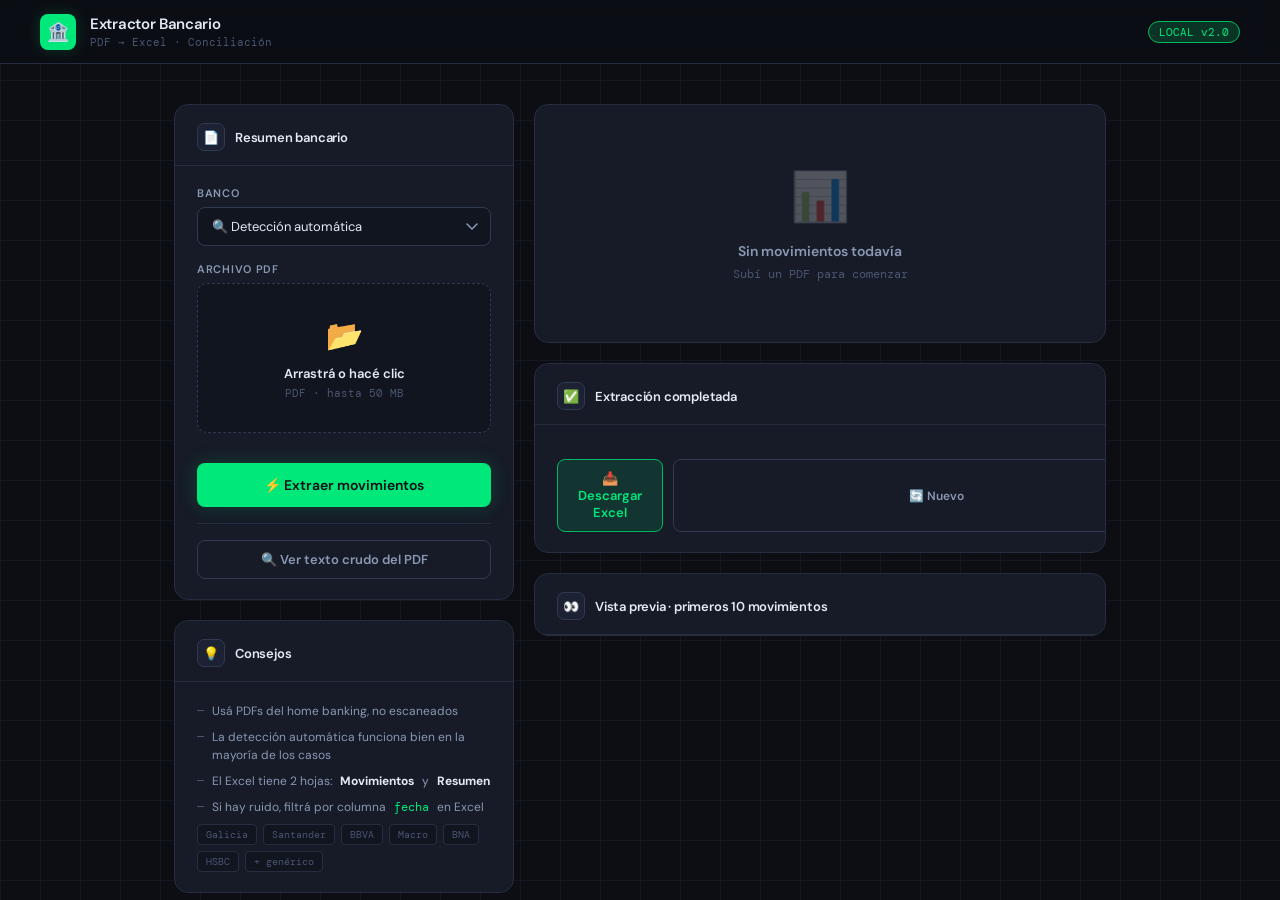
==== templates/index.html @ 46e1f0ca "feat: bank extractor 1.0 - extractor bancario profesional PDF → Excel - Interfaz web intuitiva con d" ====
<!DOCTYPE html>
<html lang="es">
<head>
  <meta charset="UTF-8">
  <meta name="viewport" content="width=device-width, initial-scale=1.0">
  <title>Extractor Bancario · PDF → Excel</title>
  <link rel="preconnect" href="https://fonts.googleapis.com">
  <link href="https://fonts.googleapis.com/css2?family=DM+Mono:ital,wght@0,300;0,400;0,500;1,400&family=DM+Sans:ital,opsz,wght@0,9..40,300;0,9..40,400;0,9..40,500;0,9..40,600;0,9..40,700;1,9..40,400&display=swap" rel="stylesheet">
  <style>
    :root {
      --bg:        #0c0e14;
      --bg-panel:  #111520;
      --bg-card:   #161b27;
      --bg-hover:  #1c2233;
      --border:    #252d3f;
      --border-hi: #2f3a52;
      --accent:    #00e87a;
      --accent-dim:#00b85f;
      --accent-glow: rgba(0,232,122,.18);
      --danger:    #ff4d6a;
      --danger-dim:#ff1a3a;
      --gold:      #f5c542;
      --text:      #e4eaf5;
      --text-mid:  #8a98b4;
      --text-dim:  #4a5570;
      --mono: 'DM Mono', monospace;
      --sans: 'DM Sans', sans-serif;
    }

    *, *::before, *::after { box-sizing: border-box; margin: 0; padding: 0; }

    body {
      font-family: var(--sans);
      background: var(--bg);
      color: var(--text);
      min-height: 100vh;
      overflow-x: hidden;
    }

    /* ── GRID BACKGROUND ── */
    body::before {
      content: '';
      position: fixed;
      inset: 0;
      background-image:
        linear-gradient(var(--border) 1px, transparent 1px),
        linear-gradient(90deg, var(--border) 1px, transparent 1px);
      background-size: 40px 40px;
      opacity: .35;
      pointer-events: none;
      z-index: 0;
    }

    /* ── HEADER ── */
    header {
      position: relative;
      z-index: 10;
      border-bottom: 1px solid var(--border);
      padding: 0 40px;
      height: 64px;
      display: flex;
      align-items: center;
      justify-content: space-between;
      background: rgba(12,14,20,.85);
      backdrop-filter: blur(12px);
    }

    .header-left {
      display: flex;
      align-items: center;
      gap: 14px;
    }

    .logo-mark {
      width: 36px;
      height: 36px;
      background: var(--accent);
      border-radius: 8px;
      display: flex;
      align-items: center;
      justify-content: center;
      font-size: 18px;
      flex-shrink: 0;
      box-shadow: 0 0 16px var(--accent-glow);
    }

    .header-title {
      font-size: 15px;
      font-weight: 600;
      letter-spacing: -.3px;
    }

    .header-sub {
      font-size: 11px;
      color: var(--text-dim);
      font-family: var(--mono);
      margin-top: 1px;
    }

    .header-badge {
      font-family: var(--mono);
      font-size: 11px;
      color: var(--accent);
      border: 1px solid var(--accent-dim);
      padding: 3px 10px;
      border-radius: 20px;
      background: var(--accent-glow);
    }

    /* ── MAIN LAYOUT ── */
    .main {
      position: relative;
      z-index: 1;
      max-width: 980px;
      margin: 40px auto;
      padding: 0 24px;
      display: grid;
      grid-template-columns: 340px 1fr;
      gap: 20px;
      align-items: start;
    }

    @media (max-width: 740px) {
      .main { grid-template-columns: 1fr; }
    }

    /* ── CARDS ── */
    .card {
      background: var(--bg-card);
      border: 1px solid var(--border);
      border-radius: 14px;
      overflow: hidden;
    }

    .card-header {
      padding: 18px 22px 14px;
      border-bottom: 1px solid var(--border);
      display: flex;
      align-items: center;
      gap: 10px;
    }

    .card-header-icon {
      width: 28px;
      height: 28px;
      background: var(--bg-hover);
      border: 1px solid var(--border-hi);
      border-radius: 7px;
      display: flex;
      align-items: center;
      justify-content: center;
      font-size: 13px;
    }

    .card-header-title {
      font-size: 13px;
      font-weight: 600;
      color: var(--text);
      letter-spacing: -.2px;
    }

    .card-body { padding: 20px 22px; }

    /* ── FORM ELEMENTS ── */
    .field { margin-bottom: 16px; }
    .field:last-child { margin-bottom: 0; }

    label {
      display: block;
      font-size: 11px;
      font-weight: 600;
      text-transform: uppercase;
      letter-spacing: .7px;
      color: var(--text-mid);
      margin-bottom: 7px;
    }

    select {
      width: 100%;
      padding: 10px 14px;
      background: var(--bg-panel);
      border: 1px solid var(--border-hi);
      border-radius: 8px;
      color: var(--text);
      font-family: var(--sans);
      font-size: 13px;
      appearance: none;
      background-image: url("data:image/svg+xml,%3Csvg xmlns='http://www.w3.org/2000/svg' width='12' height='8' viewBox='0 0 12 8'%3E%3Cpath d='M1 1l5 5 5-5' stroke='%238a98b4' stroke-width='1.5' fill='none' stroke-linecap='round'/%3E%3C/svg%3E");
      background-repeat: no-repeat;
      background-position: right 12px center;
      cursor: pointer;
      transition: border-color .15s;
    }

    select:focus { outline: none; border-color: var(--accent); }
    select option { background: var(--bg-card); }

    /* ── DROP ZONE ── */
    .drop-zone {
      border: 1.5px dashed var(--border-hi);
      border-radius: 10px;
      padding: 32px 20px;
      text-align: center;
      cursor: pointer;
      transition: all .2s;
      background: var(--bg-panel);
      position: relative;
      overflow: hidden;
    }

    .drop-zone::before {
      content: '';
      position: absolute;
      inset: 0;
      background: radial-gradient(ellipse at 50% 0%, var(--accent-glow) 0%, transparent 70%);
      opacity: 0;
      transition: opacity .3s;
    }

    .drop-zone:hover,
    .drop-zone.drag-over {
      border-color: var(--accent);
      background: rgba(0,232,122,.04);
    }

    .drop-zone:hover::before,
    .drop-zone.drag-over::before { opacity: 1; }

    .dz-icon {
      font-size: 30px;
      margin-bottom: 10px;
      display: block;
    }

    .dz-title {
      font-size: 13px;
      font-weight: 600;
      color: var(--text);
      margin-bottom: 4px;
    }

    .dz-hint {
      font-size: 11px;
      color: var(--text-dim);
      font-family: var(--mono);
    }

    .dz-filename {
      margin-top: 12px;
      font-size: 12px;
      font-family: var(--mono);
      color: var(--accent);
      background: var(--accent-glow);
      border: 1px solid var(--accent-dim);
      border-radius: 6px;
      padding: 5px 12px;
      display: inline-block;
    }

    /* ── BUTTONS ── */
    .btn {
      display: inline-flex;
      align-items: center;
      justify-content: center;
      gap: 7px;
      padding: 10px 20px;
      border: none;
      border-radius: 8px;
      font-family: var(--sans);
      font-size: 13px;
      font-weight: 600;
      cursor: pointer;
      transition: all .18s;
      text-decoration: none;
    }

    .btn-primary {
      width: 100%;
      background: var(--accent);
      color: #0c0e14;
      padding: 13px;
      font-size: 14px;
      box-shadow: 0 0 20px var(--accent-glow);
    }

    .btn-primary:hover {
      background: #1affa0;
      box-shadow: 0 0 32px rgba(0,232,122,.35);
      transform: translateY(-1px);
    }

    .btn-primary:disabled {
      opacity: .45;
      cursor: not-allowed;
      transform: none;
      box-shadow: none;
    }

    .btn-ghost {
      background: transparent;
      color: var(--text-mid);
      border: 1px solid var(--border-hi);
      width: 100%;
    }

    .btn-ghost:hover {
      background: var(--bg-hover);
      color: var(--text);
      border-color: var(--text-dim);
    }

    .btn-download {
      background: rgba(0,232,122,.12);
      color: var(--accent);
      border: 1px solid var(--accent-dim);
    }

    .btn-download:hover {
      background: rgba(0,232,122,.2);
      box-shadow: 0 0 16px var(--accent-glow);
    }

    .btn-sm {
      padding: 7px 14px;
      font-size: 12px;
    }

    /* ── PROGRESS ── */
    .progress-wrap {
      height: 3px;
      background: var(--border);
      border-radius: 2px;
      overflow: hidden;
      margin-top: 14px;
      display: none;
    }

    .progress-fill {
      height: 100%;
      background: linear-gradient(90deg, var(--accent), #5af7b8, var(--accent));
      background-size: 200%;
      animation: shimmer 1.4s linear infinite;
    }

    @keyframes shimmer { 0%{background-position:200%} 100%{background-position:-200%} }

    /* ── RIGHT PANEL PLACEHOLDER ── */
    .right-panel { display: flex; flex-direction: column; gap: 20px; }

    /* ── EMPTY STATE ── */
    .empty-state {
      padding: 60px 30px;
      text-align: center;
    }

    .empty-icon {
      font-size: 48px;
      opacity: .25;
      margin-bottom: 14px;
    }

    .empty-title {
      font-size: 14px;
      font-weight: 600;
      color: var(--text-mid);
      margin-bottom: 6px;
    }

    .empty-sub {
      font-size: 12px;
      color: var(--text-dim);
      font-family: var(--mono);
    }

    /* ── STATS GRID ── */
    .stats-grid {
      display: grid;
      grid-template-columns: repeat(2, 1fr);
      gap: 10px;
    }

    .stat-cell {
      background: var(--bg-panel);
      border: 1px solid var(--border);
      border-radius: 9px;
      padding: 14px 16px;
    }

    .stat-val {
      font-family: var(--mono);
      font-size: 22px;
      font-weight: 500;
      color: var(--accent);
      line-height: 1;
      margin-bottom: 4px;
    }

    .stat-lbl {
      font-size: 11px;
      color: var(--text-dim);
      text-transform: uppercase;
      letter-spacing: .5px;
    }

    /* ── ALERT ── */
    .alert {
      padding: 12px 16px;
      border-radius: 8px;
      font-size: 13px;
      display: flex;
      gap: 10px;
      align-items: flex-start;
      margin-bottom: 16px;
    }

    .alert-ok {
      background: rgba(0,232,122,.08);
      border: 1px solid var(--accent-dim);
      color: var(--accent);
    }

    .alert-err {
      background: rgba(255,77,106,.08);
      border: 1px solid #ff4d6a55;
      color: var(--danger);
    }

    /* ── TABLE ── */
    .table-wrap { overflow-x: auto; }

    table {
      width: 100%;
      border-collapse: collapse;
      font-size: 12px;
    }

    thead th {
      font-family: var(--mono);
      font-size: 10px;
      text-transform: uppercase;
      letter-spacing: .8px;
      color: var(--text-dim);
      padding: 10px 14px;
      text-align: left;
      border-bottom: 1px solid var(--border);
      white-space: nowrap;
    }

    tbody tr {
      border-bottom: 1px solid var(--border);
      transition: background .12s;
    }

    tbody tr:last-child { border-bottom: none; }

    tbody tr:hover { background: var(--bg-hover); }

    tbody td {
      padding: 9px 14px;
      font-family: var(--mono);
      font-size: 12px;
      color: var(--text-mid);
      white-space: nowrap;
    }

    tbody td:first-child { color: var(--text-dim); }

    td.debito { color: var(--danger); font-weight: 500; }
    td.credito { color: var(--accent); font-weight: 500; }
    td.desc { font-family: var(--sans); font-size: 12px; color: var(--text); max-width: 200px; overflow: hidden; text-overflow: ellipsis; }

    .badge {
      display: inline-block;
      padding: 2px 8px;
      border-radius: 4px;
      font-size: 10px;
      font-weight: 700;
      font-family: var(--mono);
      letter-spacing: .5px;
    }

    .badge-d { background: rgba(255,77,106,.15); color: var(--danger); }
    .badge-c { background: rgba(0,232,122,.12); color: var(--accent); }

    /* ── DEBUG ── */
    .debug-area {
      background: var(--bg);
      border: 1px solid var(--border);
      border-radius: 8px;
      font-family: var(--mono);
      font-size: 11px;
      color: var(--text-dim);
      padding: 16px;
      max-height: 260px;
      overflow-y: auto;
      white-space: pre-wrap;
      word-break: break-all;
      line-height: 1.7;
    }

    /* ── TIPS ── */
    .tips-list {
      list-style: none;
      display: flex;
      flex-direction: column;
      gap: 8px;
    }

    .tips-list li {
      font-size: 12px;
      color: var(--text-mid);
      display: flex;
      gap: 8px;
      align-items: baseline;
      line-height: 1.5;
    }

    .tips-list li::before {
      content: '—';
      color: var(--text-dim);
      font-family: var(--mono);
      flex-shrink: 0;
    }

    /* ── BANK CHIPS ── */
    .bank-chips {
      display: flex;
      flex-wrap: wrap;
      gap: 6px;
      margin-top: 8px;
    }

    .chip {
      font-size: 10px;
      font-family: var(--mono);
      padding: 3px 8px;
      border-radius: 4px;
      background: var(--bg-panel);
      border: 1px solid var(--border);
      color: var(--text-dim);
    }

    /* ── DIVIDER ── */
    .divider {
      height: 1px;
      background: var(--border);
      margin: 16px 0;
    }

    /* ── ACTIONS ROW ── */
    .actions { display: flex; gap: 10px; margin-top: 14px; }

    /* ── FADE IN ── */
    @keyframes fadeUp {
      from { opacity: 0; transform: translateY(10px); }
      to   { opacity: 1; transform: translateY(0); }
    }

    .fade-up { animation: fadeUp .35s ease both; }
  </style>
</head>
<body>

<!-- HEADER -->
<header>
  <div class="header-left">
    <div class="logo-mark">🏦</div>
    <div>
      <div class="header-title">Extractor Bancario</div>
      <div class="header-sub">PDF → Excel · Conciliación</div>
    </div>
  </div>
  <span class="header-badge">LOCAL v2.0</span>
</header>

<!-- MAIN -->
<div class="main">

  <!-- LEFT: CONFIG -->
  <div style="display:flex;flex-direction:column;gap:20px;">

    <!-- UPLOAD CARD -->
    <div class="card">
      <div class="card-header">
        <div class="card-header-icon">📄</div>
        <span class="card-header-title">Resumen bancario</span>
      </div>
      <div class="card-body">

        <div class="field">
          <label>Banco</label>
          <select id="banco">
            <option value="generico">🔍 Detección automática</option>
            <option value="galicia">Banco Galicia</option>
            <option value="santander">Santander / Río</option>
            <option value="bbva">BBVA / Francés</option>
            <option value="macro">Banco Macro</option>
            <option value="nacion">Banco Nación (BNA)</option>
            <option value="hsbc">HSBC</option>
          </select>
        </div>

        <div class="field">
          <label>Archivo PDF</label>
          <div class="drop-zone" id="drop-zone" onclick="document.getElementById('archivo').click()">
            <span class="dz-icon">📂</span>
            <div class="dz-title">Arrastrá o hacé clic</div>
            <div class="dz-hint">PDF · hasta 50 MB</div>
            <div id="filename-display"></div>
            <input type="file" id="archivo" accept=".pdf" style="display:none" onchange="onFileSelected(this)">
          </div>
        </div>

        <div class="progress-wrap" id="progress">
          <div class="progress-fill"></div>
        </div>

        <button class="btn btn-primary" id="btn-procesar" onclick="procesar()" style="margin-top:14px">
          ⚡ Extraer movimientos
        </button>

        <div class="divider"></div>

        <button class="btn btn-ghost" onclick="mostrarDebug()" type="button">
          🔍 Ver texto crudo del PDF
        </button>

      </div>
    </div>

    <!-- TIPS CARD -->
    <div class="card">
      <div class="card-header">
        <div class="card-header-icon">💡</div>
        <span class="card-header-title">Consejos</span>
      </div>
      <div class="card-body">
        <ul class="tips-list">
          <li>Usá PDFs del home banking, no escaneados</li>
          <li>La detección automática funciona bien en la mayoría de los casos</li>
          <li>El Excel tiene 2 hojas: <strong style="color:var(--text)">Movimientos</strong> y <strong style="color:var(--text)">Resumen</strong></li>
          <li>Si hay ruido, filtrá por columna <code style="font-family:var(--mono);color:var(--accent)">fecha</code> en Excel</li>
        </ul>
        <div class="bank-chips">
          <span class="chip">Galicia</span>
          <span class="chip">Santander</span>
          <span class="chip">BBVA</span>
          <span class="chip">Macro</span>
          <span class="chip">BNA</span>
          <span class="chip">HSBC</span>
          <span class="chip">+ genérico</span>
        </div>
      </div>
    </div>

  </div>

  <!-- RIGHT: RESULTS -->
  <div class="right-panel">

    <!-- EMPTY STATE -->
    <div class="card" id="empty-card">
      <div class="empty-state">
        <div class="empty-icon">📊</div>
        <div class="empty-title">Sin movimientos todavía</div>
        <div class="empty-sub">Subí un PDF para comenzar</div>
      </div>
    </div>

    <!-- RESULT (hidden initially) -->
    <div id="resultado" style="display:none;display:flex;flex-direction:column;gap:20px;">

      <!-- SUMMARY -->
      <div class="card fade-up" id="card-summary">
        <div class="card-header">
          <div class="card-header-icon">✅</div>
          <span class="card-header-title">Extracción completada</span>
        </div>
        <div class="card-body">
          <div id="alerta-resultado"></div>
          <div class="stats-grid" id="stats-row"></div>
          <div class="actions">
            <button class="btn btn-download" id="btn-descargar" onclick="descargar()">
              📥 Descargar Excel
            </button>
            <button class="btn btn-ghost btn-sm" onclick="reiniciar()" style="flex:0 0 auto;padding:10px 16px">
              🔄 Nuevo
            </button>
          </div>
        </div>
      </div>

      <!-- PREVIEW TABLE -->
      <div class="card fade-up" id="card-preview">
        <div class="card-header">
          <div class="card-header-icon">👀</div>
          <span class="card-header-title">Vista previa · primeros 10 movimientos</span>
        </div>
        <div class="card-body" style="padding:0">
          <div class="table-wrap">
            <table id="tabla-preview">
              <thead id="thead-preview"></thead>
              <tbody id="tbody-preview"></tbody>
            </table>
          </div>
        </div>
      </div>

    </div>

    <!-- DEBUG CARD (hidden initially) -->
    <div class="card" id="debug-card" style="display:none">
      <div class="card-header">
        <div class="card-header-icon">🔍</div>
        <span class="card-header-title">Texto extraído del PDF (primeras 3 páginas)</span>
      </div>
      <div class="card-body">
        <p style="font-size:12px;color:var(--text-dim);margin-bottom:12px;font-family:var(--mono)">
          Diagnóstico · lo que el motor ve en el PDF
        </p>
        <div class="debug-area" id="debug-area">Subí un archivo para ver el texto...</div>
        <button class="btn btn-ghost btn-sm" onclick="document.getElementById('debug-card').style.display='none'" style="margin-top:12px">
          Cerrar
        </button>
      </div>
    </div>

  </div>
</div>

<script>
let archivoActual = null;
let nombreExcelActual = null;

// ── DRAG & DROP ──
const dropZone = document.getElementById('drop-zone');
dropZone.addEventListener('dragover', e => { e.preventDefault(); dropZone.classList.add('drag-over'); });
dropZone.addEventListener('dragleave', () => dropZone.classList.remove('drag-over'));
dropZone.addEventListener('drop', e => {
  e.preventDefault();
  dropZone.classList.remove('drag-over');
  const file = e.dataTransfer.files[0];
  if (file?.name.endsWith('.pdf')) setFile(file);
});

function setFile(file) {
  archivoActual = file;
  const el = document.getElementById('filename-display');
  el.innerHTML = `<span class="dz-filename">📎 ${file.name}</span>`;
}

function onFileSelected(input) {
  if (input.files[0]) setFile(input.files[0]);
}

// ── PROCESAR ──
async function procesar() {
  if (!archivoActual) { alert('Seleccioná un archivo PDF primero.'); return; }

  const btn = document.getElementById('btn-procesar');
  btn.disabled = true;
  btn.textContent = '⏳ Procesando…';
  document.getElementById('progress').style.display = 'block';
  document.getElementById('resultado').style.display = 'none';
  document.getElementById('empty-card').style.display = 'block';

  const formData = new FormData();
  formData.append('archivo', archivoActual);
  formData.append('banco', document.getElementById('banco').value);

  try {
    const resp = await fetch('/procesar', { method: 'POST', body: formData });
    const data = await resp.json();

    document.getElementById('progress').style.display = 'none';
    btn.disabled = false;
    btn.textContent = '⚡ Extraer movimientos';

    if (data.error) mostrarError(data.error, data.texto_muestra);
    else mostrarResultado(data);

  } catch (err) {
    document.getElementById('progress').style.display = 'none';
    btn.disabled = false;
    btn.textContent = '⚡ Extraer movimientos';
    alert('Error de conexión: ' + err.message);
  }
}

// ── MOSTRAR RESULTADO ──
function mostrarResultado(data) {
  nombreExcelActual = data.archivo;

  document.getElementById('empty-card').style.display = 'none';
  const res = document.getElementById('resultado');
  res.style.display = 'flex';
  res.style.flexDirection = 'column';
  res.style.gap = '20px';

  // Alert
  document.getElementById('alerta-resultado').innerHTML = `
    <div class="alert alert-ok" style="margin-bottom:16px">
      ✅ <span><strong>${data.total} movimientos</strong> extraídos ·
      banco: <strong>${data.info.banco}</strong> ·
      ${data.info.paginas} páginas · método: <strong>${data.info.metodo}</strong></span>
    </div>`;

  // Stats
  const preview = data.preview || [];
  const totalDeb = preview.reduce((s,m) => s + (parseFloat(m.debito)||0), 0);
  const totalCred = preview.reduce((s,m) => s + (parseFloat(m.credito)||0), 0);

  document.getElementById('stats-row').innerHTML = `
    <div class="stat-cell">
      <div class="stat-val">${data.total}</div>
      <div class="stat-lbl">Movimientos</div>
    </div>
    <div class="stat-cell">
      <div class="stat-val">${data.info.paginas}</div>
      <div class="stat-lbl">Páginas</div>
    </div>
    <div class="stat-cell">
      <div class="stat-val" style="font-size:14px">${data.info.banco}</div>
      <div class="stat-lbl">Banco</div>
    </div>
    <div class="stat-cell">
      <div class="stat-val" style="font-size:14px">${data.info.metodo}</div>
      <div class="stat-lbl">Método</div>
    </div>`;

  // Table
  if (preview.length > 0) {
    const cols = Object.keys(preview[0]).filter(c => c !== 'raw');
    document.getElementById('thead-preview').innerHTML =
      '<tr>' + cols.map(c => `<th>${c}</th>`).join('') + '</tr>';

    document.getElementById('tbody-preview').innerHTML = preview.map(m => {
      return '<tr>' + cols.map(c => {
        let val = m[c] ?? '';
        let cls = '';
        if (c === 'tipo') {
          return `<td><span class="badge ${val==='D'?'badge-d':'badge-c'}">${val||'—'}</span></td>`;
        }
        if (c === 'descripcion') cls = 'desc';
        if (c === 'debito' && val) {
          cls = 'debito';
          val = '−$\u00A0' + parseFloat(val).toLocaleString('es-AR', {minimumFractionDigits:2});
        }
        if (c === 'credito' && val) {
          cls = 'credito';
          val = '+$\u00A0' + parseFloat(val).toLocaleString('es-AR', {minimumFractionDigits:2});
        }
        return `<td class="${cls}">${val || '<span style="color:var(--text-dim)">—</span>'}</td>`;
      }).join('') + '</tr>';
    }).join('');
  }

  res.scrollIntoView({ behavior: 'smooth', block: 'start' });
}

// ── MOSTRAR ERROR ──
function mostrarError(msg, textoMuestra) {
  document.getElementById('empty-card').style.display = 'none';
  const res = document.getElementById('resultado');
  res.style.display = 'flex';
  res.style.flexDirection = 'column';
  res.style.gap = '20px';

  document.getElementById('alerta-resultado').innerHTML = `
    <div class="alert alert-err">⚠️ ${msg}</div>`;
  document.getElementById('stats-row').innerHTML = '';
  document.getElementById('thead-preview').innerHTML = '';
  document.getElementById('tbody-preview').innerHTML = '';

  if (textoMuestra) {
    document.getElementById('debug-card').style.display = 'block';
    document.getElementById('debug-area').textContent = textoMuestra;
  }
}

async function descargar() {
  if (nombreExcelActual) window.location.href = '/descargar/' + nombreExcelActual;
}

async function mostrarDebug() {
  if (!archivoActual) { alert('Seleccioná un PDF primero.'); return; }
  document.getElementById('debug-card').style.display = 'block';
  document.getElementById('debug-area').textContent = 'Extrayendo texto…';

  const formData = new FormData();
  formData.append('archivo', archivoActual);
  const resp = await fetch('/preview_texto', { method: 'POST', body: formData });
  const data = await resp.json();
  document.getElementById('debug-area').textContent = data.texto || data.error;
  document.getElementById('debug-card').scrollIntoView({ behavior: 'smooth' });
}

function reiniciar() {
  archivoActual = null;
  nombreExcelActual = null;
  document.getElementById('filename-display').innerHTML = '';
  document.getElementById('archivo').value = '';
  document.getElementById('resultado').style.display = 'none';
  document.getElementById('debug-card').style.display = 'none';
  document.getElementById('empty-card').style.display = 'block';
  window.scrollTo({ top: 0, behavior: 'smooth' });
}
</script>
</body>
</html>
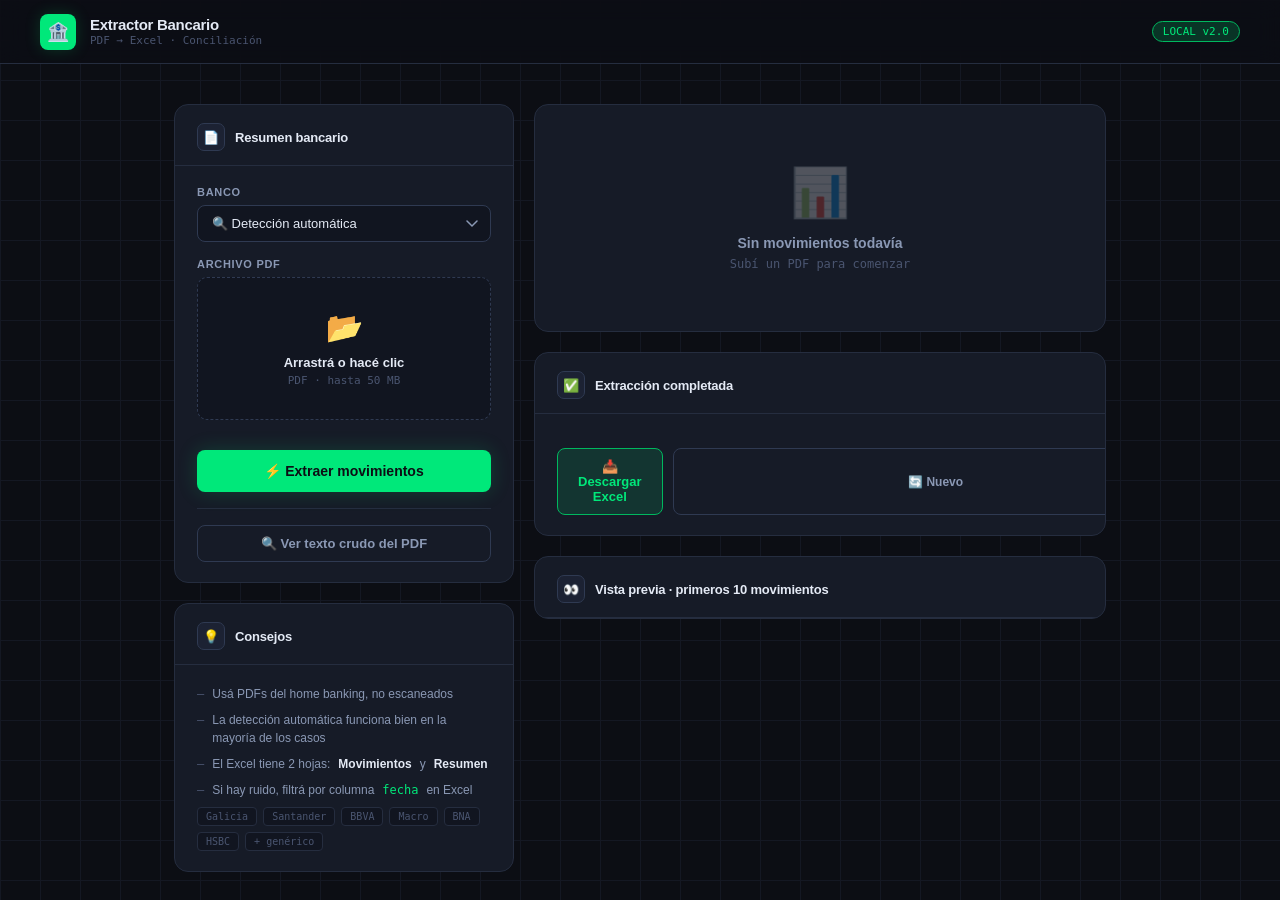
==== commit 92db41b8: "feat: versión portable offline (PyInstaller) - Fuentes DM Sans/DM Mono embebidas en static/ (sin Goo" ====
--- a/templates/index.html
+++ b/templates/index.html
@@ -4,8 +4,7 @@
   <meta charset="UTF-8">
   <meta name="viewport" content="width=device-width, initial-scale=1.0">
   <title>Extractor Bancario · PDF → Excel</title>
-  <link rel="preconnect" href="https://fonts.googleapis.com">
-  <link href="https://fonts.googleapis.com/css2?family=DM+Mono:ital,wght@0,300;0,400;0,500;1,400&family=DM+Sans:ital,opsz,wght@0,9..40,300;0,9..40,400;0,9..40,500;0,9..40,600;0,9..40,700;1,9..40,400&display=swap" rel="stylesheet">
+  <link rel="stylesheet" href="{{ url_for('static', filename='fonts.css') }}">
   <style>
     :root {
       --bg:        #0c0e14;
@@ -769,7 +768,7 @@
   formData.append('banco', document.getElementById('banco').value);
 
   try {
-    const resp = await fetch('/procesar', { method: 'POST', body: formData });
+    const resp = await fetch('procesar', { method: 'POST', body: formData });
     const data = await resp.json();
 
     document.getElementById('progress').style.display = 'none';
@@ -790,6 +789,7 @@
 // ── MOSTRAR RESULTADO ──
 function mostrarResultado(data) {
   nombreExcelActual = data.archivo;
+  const info = data.info || {};
 
   document.getElementById('empty-card').style.display = 'none';
   const res = document.getElementById('resultado');
@@ -801,8 +801,8 @@
   document.getElementById('alerta-resultado').innerHTML = `
     <div class="alert alert-ok" style="margin-bottom:16px">
       ✅ <span><strong>${data.total} movimientos</strong> extraídos ·
-      banco: <strong>${data.info.banco}</strong> ·
-      ${data.info.paginas} páginas · método: <strong>${data.info.metodo}</strong></span>
+      banco: <strong>${info.banco}</strong> ·
+      ${info.paginas} páginas · método: <strong>${info.metodo}</strong></span>
     </div>`;
 
   // Stats
@@ -816,15 +816,15 @@
       <div class="stat-lbl">Movimientos</div>
     </div>
     <div class="stat-cell">
-      <div class="stat-val">${data.info.paginas}</div>
+      <div class="stat-val">${info.paginas}</div>
       <div class="stat-lbl">Páginas</div>
     </div>
     <div class="stat-cell">
-      <div class="stat-val" style="font-size:14px">${data.info.banco}</div>
+      <div class="stat-val" style="font-size:14px">${info.banco}</div>
       <div class="stat-lbl">Banco</div>
     </div>
     <div class="stat-cell">
-      <div class="stat-val" style="font-size:14px">${data.info.metodo}</div>
+      <div class="stat-val" style="font-size:14px">${info.metodo}</div>
       <div class="stat-lbl">Método</div>
     </div>`;
 
@@ -879,7 +879,7 @@
 }
 
 async function descargar() {
-  if (nombreExcelActual) window.location.href = '/descargar/' + nombreExcelActual;
+  if (nombreExcelActual) window.location.href = 'descargar/' + nombreExcelActual;
 }
 
 async function mostrarDebug() {
@@ -889,7 +889,7 @@
 
   const formData = new FormData();
   formData.append('archivo', archivoActual);
-  const resp = await fetch('/preview_texto', { method: 'POST', body: formData });
+  const resp = await fetch('preview_texto', { method: 'POST', body: formData });
   const data = await resp.json();
   document.getElementById('debug-area').textContent = data.texto || data.error;
   document.getElementById('debug-card').scrollIntoView({ behavior: 'smooth' });
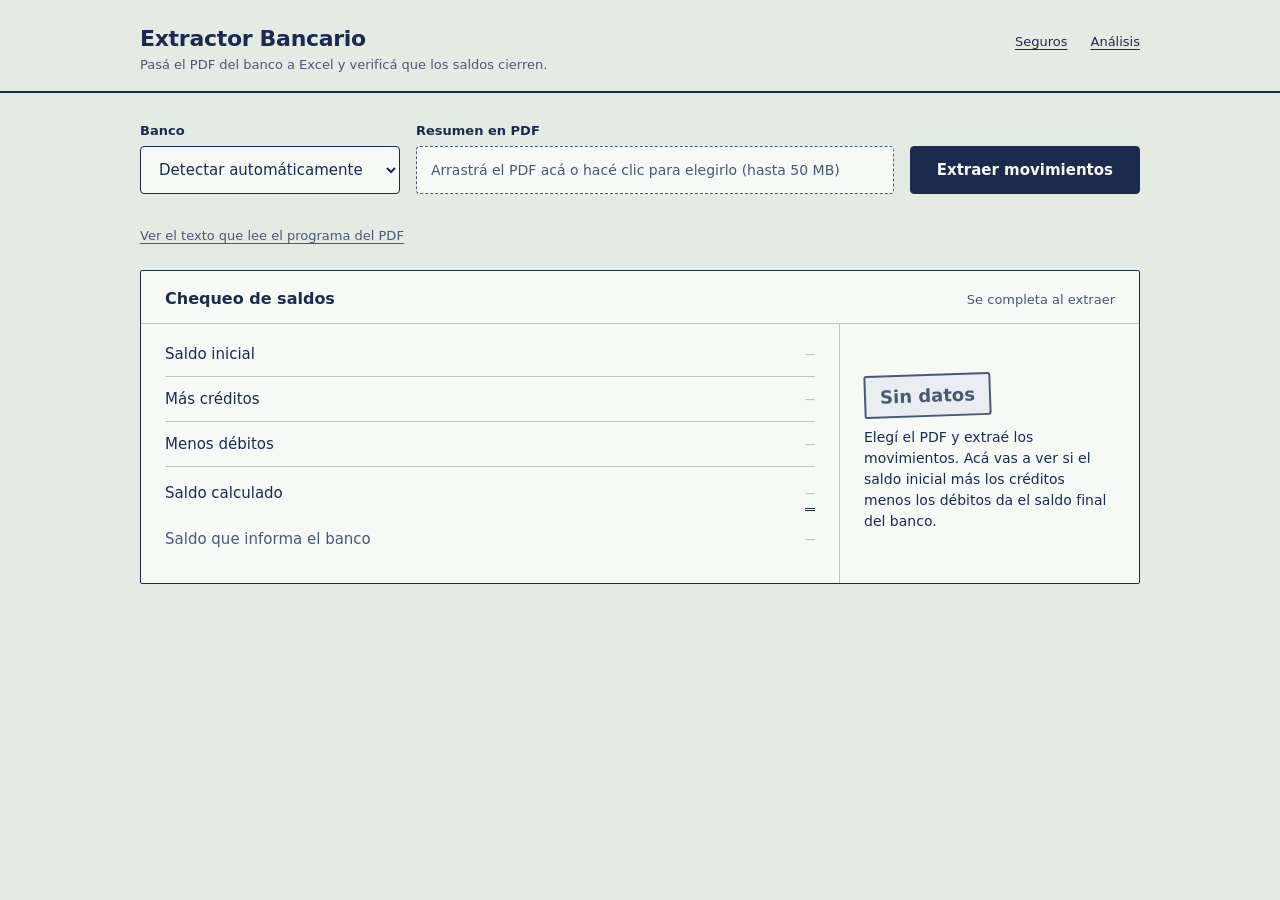
==== commit 53723a45: "feat: nueva pantalla con chequeo de saldos (cierra al centavo / no cierra) y conciliar_saldos + test" ====
--- a/templates/index.html
+++ b/templates/index.html
@@ -3,908 +3,404 @@
 <head>
   <meta charset="UTF-8">
   <meta name="viewport" content="width=device-width, initial-scale=1.0">
-  <title>Extractor Bancario · PDF → Excel</title>
+  <title>Extractor Bancario · PDF a Excel</title>
   <link rel="stylesheet" href="{{ url_for('static', filename='fonts.css') }}">
   <style>
     :root {
-      --bg:        #0c0e14;
-      --bg-panel:  #111520;
-      --bg-card:   #161b27;
-      --bg-hover:  #1c2233;
-      --border:    #252d3f;
-      --border-hi: #2f3a52;
-      --accent:    #00e87a;
-      --accent-dim:#00b85f;
-      --accent-glow: rgba(0,232,122,.18);
-      --danger:    #ff4d6a;
-      --danger-dim:#ff1a3a;
-      --gold:      #f5c542;
-      --text:      #e4eaf5;
-      --text-mid:  #8a98b4;
-      --text-dim:  #4a5570;
-      --mono: 'DM Mono', monospace;
-      --sans: 'DM Sans', sans-serif;
+      --papel:   #E4EBE5;   /* papel contable */
+      --hoja:    #F7F9F6;   /* hoja del libro */
+      --tinta:   #1C2B4D;   /* texto principal */
+      --tinta-2: #4B5873;   /* texto secundario */
+      --renglon: #B9C7BE;   /* líneas de renglón */
+      --ok:      #1F6B4A;
+      --ok-bg:   #DCEBE1;
+      --sello:   #B3261E;   /* no cierra / error */
+      --sello-bg:#F6DFDC;
+      --neutro-bg:#E9ECF1;
+      --foco:    #2F5BD6;
+      --sans: 'DM Sans', system-ui, sans-serif;
+      --mono: 'DM Mono', ui-monospace, monospace;
     }
 
     *, *::before, *::after { box-sizing: border-box; margin: 0; padding: 0; }
 
     body {
       font-family: var(--sans);
-      background: var(--bg);
-      color: var(--text);
+      background: var(--papel);
+      color: var(--tinta);
       min-height: 100vh;
-      overflow-x: hidden;
-    }
-
-    /* ── GRID BACKGROUND ── */
-    body::before {
-      content: '';
-      position: fixed;
-      inset: 0;
-      background-image:
-        linear-gradient(var(--border) 1px, transparent 1px),
-        linear-gradient(90deg, var(--border) 1px, transparent 1px);
-      background-size: 40px 40px;
-      opacity: .35;
-      pointer-events: none;
-      z-index: 0;
-    }
-
-    /* ── HEADER ── */
-    header {
-      position: relative;
-      z-index: 10;
-      border-bottom: 1px solid var(--border);
-      padding: 0 40px;
-      height: 64px;
-      display: flex;
-      align-items: center;
-      justify-content: space-between;
-      background: rgba(12,14,20,.85);
-      backdrop-filter: blur(12px);
-    }
-
-    .header-left {
-      display: flex;
-      align-items: center;
-      gap: 14px;
-    }
-
-    .logo-mark {
-      width: 36px;
-      height: 36px;
-      background: var(--accent);
-      border-radius: 8px;
-      display: flex;
-      align-items: center;
-      justify-content: center;
-      font-size: 18px;
-      flex-shrink: 0;
-      box-shadow: 0 0 16px var(--accent-glow);
-    }
-
-    .header-title {
-      font-size: 15px;
-      font-weight: 600;
-      letter-spacing: -.3px;
-    }
-
-    .header-sub {
-      font-size: 11px;
-      color: var(--text-dim);
-      font-family: var(--mono);
-      margin-top: 1px;
-    }
-
-    .header-badge {
-      font-family: var(--mono);
-      font-size: 11px;
-      color: var(--accent);
-      border: 1px solid var(--accent-dim);
-      padding: 3px 10px;
-      border-radius: 20px;
-      background: var(--accent-glow);
-    }
-
-    /* ── MAIN LAYOUT ── */
-    .main {
-      position: relative;
-      z-index: 1;
-      max-width: 980px;
-      margin: 40px auto;
-      padding: 0 24px;
-      display: grid;
-      grid-template-columns: 340px 1fr;
-      gap: 20px;
-      align-items: start;
-    }
-
-    @media (max-width: 740px) {
-      .main { grid-template-columns: 1fr; }
-    }
-
-    /* ── CARDS ── */
-    .card {
-      background: var(--bg-card);
-      border: 1px solid var(--border);
-      border-radius: 14px;
-      overflow: hidden;
-    }
-
-    .card-header {
-      padding: 18px 22px 14px;
-      border-bottom: 1px solid var(--border);
-      display: flex;
-      align-items: center;
-      gap: 10px;
-    }
-
-    .card-header-icon {
-      width: 28px;
-      height: 28px;
-      background: var(--bg-hover);
-      border: 1px solid var(--border-hi);
-      border-radius: 7px;
-      display: flex;
-      align-items: center;
-      justify-content: center;
-      font-size: 13px;
-    }
-
-    .card-header-title {
-      font-size: 13px;
-      font-weight: 600;
-      color: var(--text);
-      letter-spacing: -.2px;
-    }
-
-    .card-body { padding: 20px 22px; }
-
-    /* ── FORM ELEMENTS ── */
-    .field { margin-bottom: 16px; }
-    .field:last-child { margin-bottom: 0; }
-
-    label {
-      display: block;
-      font-size: 11px;
-      font-weight: 600;
-      text-transform: uppercase;
-      letter-spacing: .7px;
-      color: var(--text-mid);
-      margin-bottom: 7px;
-    }
-
-    select {
-      width: 100%;
-      padding: 10px 14px;
-      background: var(--bg-panel);
-      border: 1px solid var(--border-hi);
-      border-radius: 8px;
-      color: var(--text);
-      font-family: var(--sans);
-      font-size: 13px;
-      appearance: none;
-      background-image: url("data:image/svg+xml,%3Csvg xmlns='http://www.w3.org/2000/svg' width='12' height='8' viewBox='0 0 12 8'%3E%3Cpath d='M1 1l5 5 5-5' stroke='%238a98b4' stroke-width='1.5' fill='none' stroke-linecap='round'/%3E%3C/svg%3E");
-      background-repeat: no-repeat;
-      background-position: right 12px center;
-      cursor: pointer;
-      transition: border-color .15s;
-    }
-
-    select:focus { outline: none; border-color: var(--accent); }
-    select option { background: var(--bg-card); }
-
-    /* ── DROP ZONE ── */
-    .drop-zone {
-      border: 1.5px dashed var(--border-hi);
-      border-radius: 10px;
-      padding: 32px 20px;
-      text-align: center;
-      cursor: pointer;
-      transition: all .2s;
-      background: var(--bg-panel);
-      position: relative;
-      overflow: hidden;
-    }
-
-    .drop-zone::before {
-      content: '';
-      position: absolute;
-      inset: 0;
-      background: radial-gradient(ellipse at 50% 0%, var(--accent-glow) 0%, transparent 70%);
-      opacity: 0;
-      transition: opacity .3s;
-    }
-
-    .drop-zone:hover,
-    .drop-zone.drag-over {
-      border-color: var(--accent);
-      background: rgba(0,232,122,.04);
-    }
-
-    .drop-zone:hover::before,
-    .drop-zone.drag-over::before { opacity: 1; }
-
-    .dz-icon {
-      font-size: 30px;
-      margin-bottom: 10px;
-      display: block;
-    }
-
-    .dz-title {
-      font-size: 13px;
-      font-weight: 600;
-      color: var(--text);
-      margin-bottom: 4px;
-    }
-
-    .dz-hint {
-      font-size: 11px;
-      color: var(--text-dim);
-      font-family: var(--mono);
-    }
-
-    .dz-filename {
-      margin-top: 12px;
-      font-size: 12px;
-      font-family: var(--mono);
-      color: var(--accent);
-      background: var(--accent-glow);
-      border: 1px solid var(--accent-dim);
-      border-radius: 6px;
-      padding: 5px 12px;
-      display: inline-block;
-    }
-
-    /* ── BUTTONS ── */
-    .btn {
-      display: inline-flex;
-      align-items: center;
-      justify-content: center;
-      gap: 7px;
-      padding: 10px 20px;
-      border: none;
-      border-radius: 8px;
-      font-family: var(--sans);
-      font-size: 13px;
-      font-weight: 600;
-      cursor: pointer;
-      transition: all .18s;
-      text-decoration: none;
-    }
-
-    .btn-primary {
-      width: 100%;
-      background: var(--accent);
-      color: #0c0e14;
-      padding: 13px;
-      font-size: 14px;
-      box-shadow: 0 0 20px var(--accent-glow);
-    }
-
-    .btn-primary:hover {
-      background: #1affa0;
-      box-shadow: 0 0 32px rgba(0,232,122,.35);
-      transform: translateY(-1px);
-    }
-
-    .btn-primary:disabled {
-      opacity: .45;
-      cursor: not-allowed;
-      transform: none;
-      box-shadow: none;
-    }
-
-    .btn-ghost {
-      background: transparent;
-      color: var(--text-mid);
-      border: 1px solid var(--border-hi);
-      width: 100%;
-    }
-
-    .btn-ghost:hover {
-      background: var(--bg-hover);
-      color: var(--text);
-      border-color: var(--text-dim);
-    }
-
-    .btn-download {
-      background: rgba(0,232,122,.12);
-      color: var(--accent);
-      border: 1px solid var(--accent-dim);
-    }
-
-    .btn-download:hover {
-      background: rgba(0,232,122,.2);
-      box-shadow: 0 0 16px var(--accent-glow);
-    }
-
-    .btn-sm {
-      padding: 7px 14px;
-      font-size: 12px;
-    }
-
-    /* ── PROGRESS ── */
-    .progress-wrap {
-      height: 3px;
-      background: var(--border);
-      border-radius: 2px;
-      overflow: hidden;
-      margin-top: 14px;
-      display: none;
-    }
-
-    .progress-fill {
-      height: 100%;
-      background: linear-gradient(90deg, var(--accent), #5af7b8, var(--accent));
-      background-size: 200%;
-      animation: shimmer 1.4s linear infinite;
-    }
-
-    @keyframes shimmer { 0%{background-position:200%} 100%{background-position:-200%} }
-
-    /* ── RIGHT PANEL PLACEHOLDER ── */
-    .right-panel { display: flex; flex-direction: column; gap: 20px; }
-
-    /* ── EMPTY STATE ── */
-    .empty-state {
-      padding: 60px 30px;
-      text-align: center;
-    }
-
-    .empty-icon {
-      font-size: 48px;
-      opacity: .25;
-      margin-bottom: 14px;
-    }
-
-    .empty-title {
-      font-size: 14px;
-      font-weight: 600;
-      color: var(--text-mid);
-      margin-bottom: 6px;
-    }
-
-    .empty-sub {
-      font-size: 12px;
-      color: var(--text-dim);
-      font-family: var(--mono);
-    }
-
-    /* ── STATS GRID ── */
-    .stats-grid {
-      display: grid;
-      grid-template-columns: repeat(2, 1fr);
-      gap: 10px;
-    }
-
-    .stat-cell {
-      background: var(--bg-panel);
-      border: 1px solid var(--border);
-      border-radius: 9px;
-      padding: 14px 16px;
-    }
-
-    .stat-val {
-      font-family: var(--mono);
-      font-size: 22px;
-      font-weight: 500;
-      color: var(--accent);
-      line-height: 1;
-      margin-bottom: 4px;
-    }
-
-    .stat-lbl {
-      font-size: 11px;
-      color: var(--text-dim);
-      text-transform: uppercase;
-      letter-spacing: .5px;
-    }
-
-    /* ── ALERT ── */
-    .alert {
-      padding: 12px 16px;
-      border-radius: 8px;
-      font-size: 13px;
-      display: flex;
-      gap: 10px;
-      align-items: flex-start;
-      margin-bottom: 16px;
-    }
-
-    .alert-ok {
-      background: rgba(0,232,122,.08);
-      border: 1px solid var(--accent-dim);
-      color: var(--accent);
-    }
-
-    .alert-err {
-      background: rgba(255,77,106,.08);
-      border: 1px solid #ff4d6a55;
-      color: var(--danger);
-    }
-
-    /* ── TABLE ── */
-    .table-wrap { overflow-x: auto; }
-
-    table {
-      width: 100%;
-      border-collapse: collapse;
-      font-size: 12px;
-    }
-
-    thead th {
-      font-family: var(--mono);
-      font-size: 10px;
-      text-transform: uppercase;
-      letter-spacing: .8px;
-      color: var(--text-dim);
-      padding: 10px 14px;
-      text-align: left;
-      border-bottom: 1px solid var(--border);
-      white-space: nowrap;
-    }
-
-    tbody tr {
-      border-bottom: 1px solid var(--border);
-      transition: background .12s;
-    }
-
-    tbody tr:last-child { border-bottom: none; }
-
-    tbody tr:hover { background: var(--bg-hover); }
-
-    tbody td {
-      padding: 9px 14px;
-      font-family: var(--mono);
-      font-size: 12px;
-      color: var(--text-mid);
-      white-space: nowrap;
-    }
-
-    tbody td:first-child { color: var(--text-dim); }
-
-    td.debito { color: var(--danger); font-weight: 500; }
-    td.credito { color: var(--accent); font-weight: 500; }
-    td.desc { font-family: var(--sans); font-size: 12px; color: var(--text); max-width: 200px; overflow: hidden; text-overflow: ellipsis; }
-
-    .badge {
-      display: inline-block;
-      padding: 2px 8px;
-      border-radius: 4px;
-      font-size: 10px;
-      font-weight: 700;
-      font-family: var(--mono);
-      letter-spacing: .5px;
-    }
-
-    .badge-d { background: rgba(255,77,106,.15); color: var(--danger); }
-    .badge-c { background: rgba(0,232,122,.12); color: var(--accent); }
-
-    /* ── DEBUG ── */
-    .debug-area {
-      background: var(--bg);
-      border: 1px solid var(--border);
-      border-radius: 8px;
-      font-family: var(--mono);
-      font-size: 11px;
-      color: var(--text-dim);
-      padding: 16px;
-      max-height: 260px;
-      overflow-y: auto;
-      white-space: pre-wrap;
-      word-break: break-all;
-      line-height: 1.7;
-    }
-
-    /* ── TIPS ── */
-    .tips-list {
-      list-style: none;
-      display: flex;
-      flex-direction: column;
-      gap: 8px;
-    }
-
-    .tips-list li {
-      font-size: 12px;
-      color: var(--text-mid);
-      display: flex;
-      gap: 8px;
-      align-items: baseline;
       line-height: 1.5;
     }
 
-    .tips-list li::before {
-      content: '—';
-      color: var(--text-dim);
-      font-family: var(--mono);
-      flex-shrink: 0;
+    :focus-visible { outline: 3px solid var(--foco); outline-offset: 2px; }
+
+    .wrap { max-width: 1040px; margin: 0 auto; padding: 0 20px; }
+
+    /* ── Encabezado ── */
+    header { border-bottom: 2px solid var(--tinta); padding: 22px 0 16px; }
+    header .wrap { display: flex; align-items: baseline; justify-content: space-between; gap: 16px; flex-wrap: wrap; }
+    h1 { font-size: 22px; font-weight: 600; letter-spacing: -.3px; }
+    .sub { font-size: 13px; color: var(--tinta-2); }
+    .nav a { font-size: 13px; color: var(--tinta); margin-left: 18px; text-underline-offset: 3px; }
+
+    /* ── Franja de carga ── */
+    .carga { margin: 28px 0 32px; display: grid; grid-template-columns: 260px 1fr auto; gap: 16px; align-items: end; }
+    @media (max-width: 820px) { .carga { grid-template-columns: 1fr; } }
+
+    label, .lbl { display: block; font-size: 13px; font-weight: 600; margin-bottom: 6px; }
+
+    select {
+      width: 100%; height: 48px; padding: 0 14px;
+      background: var(--hoja); border: 1px solid var(--tinta); border-radius: 4px;
+      color: var(--tinta); font: 400 15px var(--sans); cursor: pointer;
     }
 
-    /* ── BANK CHIPS ── */
-    .bank-chips {
-      display: flex;
-      flex-wrap: wrap;
-      gap: 6px;
-      margin-top: 8px;
+    .drop {
+      display: flex; align-items: center; gap: 14px; min-height: 48px; padding: 8px 14px;
+      border: 1.5px dashed var(--tinta-2); border-radius: 4px; background: var(--hoja);
+      cursor: pointer; font-size: 14px; color: var(--tinta-2);
+      transition: background .15s, border-color .15s;
     }
-
-    .chip {
-      font-size: 10px;
-      font-family: var(--mono);
-      padding: 3px 8px;
-      border-radius: 4px;
-      background: var(--bg-panel);
-      border: 1px solid var(--border);
-      color: var(--text-dim);
+    .drop:hover, .drop.drag-over { border-color: var(--tinta); background: #fff; }
+    .drop.tiene { border-style: solid; border-color: var(--tinta); color: var(--tinta); }
+    .drop .nombre { font-family: var(--mono); font-size: 13px; overflow-wrap: anywhere; }
+    .drop input { display: none; }
+
+    .btn {
+      height: 48px; padding: 0 26px; border: 1px solid var(--tinta); border-radius: 4px;
+      font: 600 15px var(--sans); cursor: pointer; background: var(--tinta); color: var(--hoja);
+      transition: background .15s;
     }
-
-    /* ── DIVIDER ── */
-    .divider {
-      height: 1px;
-      background: var(--border);
-      margin: 16px 0;
-    }
-
-    /* ── ACTIONS ROW ── */
-    .actions { display: flex; gap: 10px; margin-top: 14px; }
-
-    /* ── FADE IN ── */
-    @keyframes fadeUp {
-      from { opacity: 0; transform: translateY(10px); }
-      to   { opacity: 1; transform: translateY(0); }
-    }
-
-    .fade-up { animation: fadeUp .35s ease both; }
+    .btn:hover { background: #2a3c66; }
+    .btn:disabled { opacity: .5; cursor: progress; }
+    .btn.sec { background: transparent; color: var(--tinta); }
+    .btn.sec:hover { background: var(--hoja); }
+    .btn.sm { height: 38px; padding: 0 16px; font-size: 14px; }
+
+    .barra { height: 3px; background: var(--renglon); margin-top: 10px; overflow: hidden; display: none; }
+    .barra::after { content: ''; display: block; height: 100%; width: 35%; background: var(--tinta); animation: corre 1.1s ease-in-out infinite; }
+    @keyframes corre { from { transform: translateX(-100%); } to { transform: translateX(300%); } }
+
+    .aux { margin-top: 10px; font-size: 13px; }
+    .aux button { background: none; border: none; color: var(--tinta-2); text-decoration: underline; text-underline-offset: 3px; cursor: pointer; font: inherit; }
+    .aux button:hover { color: var(--tinta); }
+
+    /* ── Conciliación (el chequeo) ── */
+    .hoja { background: var(--hoja); border: 1px solid var(--tinta); border-radius: 2px; margin-bottom: 28px; }
+    .hoja-cab { display: flex; justify-content: space-between; align-items: baseline; gap: 12px; flex-wrap: wrap;
+                padding: 16px 24px 12px; border-bottom: 1px solid var(--renglon); }
+    .hoja-cab h2 { font-size: 16px; font-weight: 600; }
+    .hoja-cab .meta { font-size: 13px; color: var(--tinta-2); }
+
+    .conc { display: grid; grid-template-columns: minmax(0, 1fr) minmax(0, 300px); }
+    @media (max-width: 760px) { .conc { grid-template-columns: 1fr; } }
+
+    .suma { padding: 8px 24px 22px; }
+    .fila { display: flex; justify-content: space-between; align-items: baseline; gap: 16px;
+            padding: 10px 0; border-bottom: 1px solid var(--renglon); }
+    .fila .c { font-size: 15px; }
+    .fila .c small { display: block; font-size: 12px; color: var(--tinta-2); }
+    .fila .n { font-family: var(--mono); font-size: 16px; white-space: nowrap; font-variant-numeric: tabular-nums; }
+    .fila.total { border-bottom: none; padding-top: 14px; }
+    .fila.total .n { font-weight: 500; padding-bottom: 3px; border-bottom: 3px double var(--tinta); }
+    .fila.banco { border-bottom: none; padding-top: 6px; color: var(--tinta-2); }
+
+    .veredicto { padding: 22px 24px; border-left: 1px solid var(--renglon); display: flex; flex-direction: column; justify-content: center; gap: 10px; }
+    @media (max-width: 760px) { .veredicto { border-left: none; border-top: 1px solid var(--renglon); } }
+    .sello { display: inline-block; align-self: flex-start; padding: 6px 14px; border: 2px solid; border-radius: 3px;
+             font-weight: 700; font-size: 18px; transform: rotate(-2deg); }
+    .veredicto p { font-size: 14px; }
+    .veredicto.ok .sello { color: var(--ok); background: var(--ok-bg); }
+    .veredicto.mal .sello { color: var(--sello); background: var(--sello-bg); }
+    .veredicto.nada .sello { color: var(--tinta-2); background: var(--neutro-bg); }
+
+    /* estado vacío: la misma suma, con renglones sin completar */
+    .vacio .n { color: var(--renglon); }
+    .vacio-nota { padding: 4px 24px 20px; font-size: 14px; color: var(--tinta-2); }
+
+    /* ── Vista previa ── */
+    .prev-cab { display: flex; justify-content: space-between; align-items: center; gap: 12px; flex-wrap: wrap;
+                padding: 14px 24px; border-bottom: 1px solid var(--renglon); }
+    .prev-cab h2 { font-size: 16px; font-weight: 600; }
+    .acciones { display: flex; gap: 10px; }
+    .tabla { overflow-x: auto; }
+    table { width: 100%; border-collapse: collapse; font-size: 14px; }
+    th { font-size: 13px; font-weight: 600; text-align: left; padding: 10px 14px; border-bottom: 2px solid var(--tinta); white-space: nowrap; }
+    td { padding: 9px 14px; border-bottom: 1px solid var(--renglon); vertical-align: top; }
+    th.r, td.r { text-align: right; }
+    td.num { font-family: var(--mono); font-size: 13px; white-space: nowrap; font-variant-numeric: tabular-nums; }
+    td.deb { color: var(--sello); }
+    td.cre { color: var(--ok); }
+    td.desc { max-width: 380px; overflow-wrap: anywhere; }
+    tbody tr:last-child td { border-bottom: none; }
+    .nota { padding: 10px 24px 14px; font-size: 13px; color: var(--tinta-2); border-top: 1px solid var(--renglon); }
+
+    /* ── Error y diagnóstico ── */
+    .error { margin-bottom: 24px; padding: 14px 18px; border: 2px solid var(--sello); background: var(--sello-bg); border-radius: 3px; font-size: 15px; }
+    .error strong { display: block; margin-bottom: 2px; }
+    .debug { background: var(--hoja); border: 1px solid var(--tinta); margin-bottom: 28px; }
+    .debug h2 { font-size: 16px; padding: 14px 24px; border-bottom: 1px solid var(--renglon); }
+    .debug pre { font: 12px/1.6 var(--mono); padding: 16px 24px; max-height: 280px; overflow: auto; white-space: pre-wrap; word-break: break-word; }
+    .debug .pie { padding: 0 24px 16px; }
+
+    [hidden] { display: none !important; }
+    @media (prefers-reduced-motion: reduce) { .barra::after { animation: none; width: 100%; } }
   </style>
 </head>
 <body>
 
-<!-- HEADER -->
 <header>
-  <div class="header-left">
-    <div class="logo-mark">🏦</div>
+  <div class="wrap">
     <div>
-      <div class="header-title">Extractor Bancario</div>
-      <div class="header-sub">PDF → Excel · Conciliación</div>
-    </div>
+      <h1>Extractor Bancario</h1>
+      <div class="sub">Pasá el PDF del banco a Excel y verificá que los saldos cierren.</div>
+    </div>
+    <nav class="nav">
+      <a href="seguros">Seguros</a>
+      <a href="analisis">Análisis</a>
+    </nav>
   </div>
-  <span class="header-badge">LOCAL v2.0</span>
 </header>
 
-<!-- MAIN -->
-<div class="main">
-
-  <!-- LEFT: CONFIG -->
-  <div style="display:flex;flex-direction:column;gap:20px;">
-
-    <!-- UPLOAD CARD -->
-    <div class="card">
-      <div class="card-header">
-        <div class="card-header-icon">📄</div>
-        <span class="card-header-title">Resumen bancario</span>
+<main class="wrap">
+
+  <!-- CARGA -->
+  <section class="carga" aria-label="Cargar resumen">
+    <div>
+      <label for="banco">Banco</label>
+      <select id="banco">
+        <option value="generico">Detectar automáticamente</option>
+        <option value="galicia">Banco Galicia</option>
+        <option value="santander">Santander</option>
+        <option value="bbva">BBVA</option>
+        <option value="macro">Banco Macro</option>
+        <option value="nacion">Banco Nación</option>
+        <option value="hsbc">HSBC</option>
+      </select>
+    </div>
+
+    <div>
+      <span class="lbl">Resumen en PDF</span>
+      <div class="drop" id="drop" role="button" tabindex="0" aria-label="Elegir archivo PDF">
+        <span id="drop-txt">Arrastrá el PDF acá o hacé clic para elegirlo (hasta 50 MB)</span>
+        <input type="file" id="archivo" accept=".pdf">
       </div>
-      <div class="card-body">
-
-        <div class="field">
-          <label>Banco</label>
-          <select id="banco">
-            <option value="generico">🔍 Detección automática</option>
-            <option value="galicia">Banco Galicia</option>
-            <option value="santander">Santander / Río</option>
-            <option value="bbva">BBVA / Francés</option>
-            <option value="macro">Banco Macro</option>
-            <option value="nacion">Banco Nación (BNA)</option>
-            <option value="hsbc">HSBC</option>
-          </select>
+    </div>
+
+    <button class="btn" id="btn-procesar" type="button">Extraer movimientos</button>
+  </section>
+  <div class="barra" id="barra" role="progressbar" aria-label="Procesando"></div>
+  <div class="aux"><button type="button" id="btn-debug">Ver el texto que lee el programa del PDF</button></div>
+
+  <div style="height:24px"></div>
+
+  <div class="error" id="error" role="alert" hidden></div>
+
+  <!-- CONCILIACIÓN -->
+  <div id="conciliaciones">
+    <section class="hoja" id="vacio" aria-label="Chequeo de saldos">
+      <div class="hoja-cab"><h2>Chequeo de saldos</h2><span class="meta">Se completa al extraer</span></div>
+      <div class="conc vacio">
+        <div class="suma">
+          <div class="fila"><span class="c">Saldo inicial</span><span class="n">—</span></div>
+          <div class="fila"><span class="c">Más créditos</span><span class="n">—</span></div>
+          <div class="fila"><span class="c">Menos débitos</span><span class="n">—</span></div>
+          <div class="fila total"><span class="c">Saldo calculado</span><span class="n">—</span></div>
+          <div class="fila banco"><span class="c">Saldo que informa el banco</span><span class="n">—</span></div>
         </div>
-
-        <div class="field">
-          <label>Archivo PDF</label>
-          <div class="drop-zone" id="drop-zone" onclick="document.getElementById('archivo').click()">
-            <span class="dz-icon">📂</span>
-            <div class="dz-title">Arrastrá o hacé clic</div>
-            <div class="dz-hint">PDF · hasta 50 MB</div>
-            <div id="filename-display"></div>
-            <input type="file" id="archivo" accept=".pdf" style="display:none" onchange="onFileSelected(this)">
-          </div>
-        </div>
-
-        <div class="progress-wrap" id="progress">
-          <div class="progress-fill"></div>
-        </div>
-
-        <button class="btn btn-primary" id="btn-procesar" onclick="procesar()" style="margin-top:14px">
-          ⚡ Extraer movimientos
-        </button>
-
-        <div class="divider"></div>
-
-        <button class="btn btn-ghost" onclick="mostrarDebug()" type="button">
-          🔍 Ver texto crudo del PDF
-        </button>
-
-      </div>
-    </div>
-
-    <!-- TIPS CARD -->
-    <div class="card">
-      <div class="card-header">
-        <div class="card-header-icon">💡</div>
-        <span class="card-header-title">Consejos</span>
-      </div>
-      <div class="card-body">
-        <ul class="tips-list">
-          <li>Usá PDFs del home banking, no escaneados</li>
-          <li>La detección automática funciona bien en la mayoría de los casos</li>
-          <li>El Excel tiene 2 hojas: <strong style="color:var(--text)">Movimientos</strong> y <strong style="color:var(--text)">Resumen</strong></li>
-          <li>Si hay ruido, filtrá por columna <code style="font-family:var(--mono);color:var(--accent)">fecha</code> en Excel</li>
-        </ul>
-        <div class="bank-chips">
-          <span class="chip">Galicia</span>
-          <span class="chip">Santander</span>
-          <span class="chip">BBVA</span>
-          <span class="chip">Macro</span>
-          <span class="chip">BNA</span>
-          <span class="chip">HSBC</span>
-          <span class="chip">+ genérico</span>
+        <div class="veredicto nada">
+          <span class="sello">Sin datos</span>
+          <p>Elegí el PDF y extraé los movimientos. Acá vas a ver si el saldo inicial más los créditos menos los débitos da el saldo final del banco.</p>
         </div>
       </div>
-    </div>
-
+    </section>
   </div>
 
-  <!-- RIGHT: RESULTS -->
-  <div class="right-panel">
-
-    <!-- EMPTY STATE -->
-    <div class="card" id="empty-card">
-      <div class="empty-state">
-        <div class="empty-icon">📊</div>
-        <div class="empty-title">Sin movimientos todavía</div>
-        <div class="empty-sub">Subí un PDF para comenzar</div>
+  <!-- VISTA PREVIA -->
+  <section class="hoja" id="preview" aria-label="Vista previa" hidden>
+    <div class="prev-cab">
+      <h2 id="prev-titulo">Vista previa</h2>
+      <div class="acciones">
+        <button class="btn sm" id="btn-descargar" type="button">Descargar Excel</button>
+        <button class="btn sm sec" id="btn-nuevo" type="button">Cargar otro PDF</button>
       </div>
     </div>
-
-    <!-- RESULT (hidden initially) -->
-    <div id="resultado" style="display:none;display:flex;flex-direction:column;gap:20px;">
-
-      <!-- SUMMARY -->
-      <div class="card fade-up" id="card-summary">
-        <div class="card-header">
-          <div class="card-header-icon">✅</div>
-          <span class="card-header-title">Extracción completada</span>
-        </div>
-        <div class="card-body">
-          <div id="alerta-resultado"></div>
-          <div class="stats-grid" id="stats-row"></div>
-          <div class="actions">
-            <button class="btn btn-download" id="btn-descargar" onclick="descargar()">
-              📥 Descargar Excel
-            </button>
-            <button class="btn btn-ghost btn-sm" onclick="reiniciar()" style="flex:0 0 auto;padding:10px 16px">
-              🔄 Nuevo
-            </button>
-          </div>
-        </div>
-      </div>
-
-      <!-- PREVIEW TABLE -->
-      <div class="card fade-up" id="card-preview">
-        <div class="card-header">
-          <div class="card-header-icon">👀</div>
-          <span class="card-header-title">Vista previa · primeros 10 movimientos</span>
-        </div>
-        <div class="card-body" style="padding:0">
-          <div class="table-wrap">
-            <table id="tabla-preview">
-              <thead id="thead-preview"></thead>
-              <tbody id="tbody-preview"></tbody>
-            </table>
-          </div>
-        </div>
-      </div>
-
-    </div>
-
-    <!-- DEBUG CARD (hidden initially) -->
-    <div class="card" id="debug-card" style="display:none">
-      <div class="card-header">
-        <div class="card-header-icon">🔍</div>
-        <span class="card-header-title">Texto extraído del PDF (primeras 3 páginas)</span>
-      </div>
-      <div class="card-body">
-        <p style="font-size:12px;color:var(--text-dim);margin-bottom:12px;font-family:var(--mono)">
-          Diagnóstico · lo que el motor ve en el PDF
-        </p>
-        <div class="debug-area" id="debug-area">Subí un archivo para ver el texto...</div>
-        <button class="btn btn-ghost btn-sm" onclick="document.getElementById('debug-card').style.display='none'" style="margin-top:12px">
-          Cerrar
-        </button>
-      </div>
-    </div>
-
-  </div>
-</div>
+    <div class="tabla">
+      <table>
+        <thead><tr>
+          <th>Fecha</th><th>Descripción</th><th>Referencia</th>
+          <th class="r">Importe</th><th class="r">Saldo</th>
+        </tr></thead>
+        <tbody id="tbody"></tbody>
+      </table>
+    </div>
+    <div class="nota">Son los primeros 10 movimientos. El Excel trae todos, en las hojas Movimientos y Resumen.</div>
+  </section>
+
+  <!-- DIAGNÓSTICO -->
+  <section class="debug" id="debug" hidden>
+    <h2>Texto que lee el programa del PDF</h2>
+    <pre id="debug-txt"></pre>
+    <div class="pie"><button class="btn sm sec" type="button" id="btn-debug-cerrar">Cerrar</button></div>
+  </section>
+
+</main>
 
 <script>
 let archivoActual = null;
-let nombreExcelActual = null;
-
-// ── DRAG & DROP ──
-const dropZone = document.getElementById('drop-zone');
-dropZone.addEventListener('dragover', e => { e.preventDefault(); dropZone.classList.add('drag-over'); });
-dropZone.addEventListener('dragleave', () => dropZone.classList.remove('drag-over'));
-dropZone.addEventListener('drop', e => {
-  e.preventDefault();
-  dropZone.classList.remove('drag-over');
-  const file = e.dataTransfer.files[0];
-  if (file?.name.endsWith('.pdf')) setFile(file);
+let nombreExcel = null;
+const $ = id => document.getElementById(id);
+const fmt = n => (n < 0 ? '−' : '') + '$ ' + Math.abs(n).toLocaleString('es-AR', {minimumFractionDigits: 2, maximumFractionDigits: 2});
+const esc = s => String(s ?? '').replace(/[&<>"]/g, c => ({'&':'&amp;','<':'&lt;','>':'&gt;','"':'&quot;'}[c]));
+
+// ── Elegir archivo ──
+const drop = $('drop'), input = $('archivo');
+drop.addEventListener('click', () => input.click());
+drop.addEventListener('keydown', e => { if (e.key === 'Enter' || e.key === ' ') { e.preventDefault(); input.click(); } });
+drop.addEventListener('dragover', e => { e.preventDefault(); drop.classList.add('drag-over'); });
+drop.addEventListener('dragleave', () => drop.classList.remove('drag-over'));
+drop.addEventListener('drop', e => {
+  e.preventDefault(); drop.classList.remove('drag-over');
+  const f = e.dataTransfer.files[0];
+  if (f && f.name.toLowerCase().endsWith('.pdf')) setFile(f);
+  else mostrarError('El archivo no es un PDF', 'Elegí el resumen en formato PDF.');
 });
-
-function setFile(file) {
-  archivoActual = file;
-  const el = document.getElementById('filename-display');
-  el.innerHTML = `<span class="dz-filename">📎 ${file.name}</span>`;
+input.addEventListener('change', () => { if (input.files[0]) setFile(input.files[0]); });
+
+function setFile(f) {
+  archivoActual = f;
+  drop.classList.add('tiene');
+  $('drop-txt').innerHTML = '<span class="nombre">' + esc(f.name) + '</span>';
+  $('error').hidden = true;
 }
 
-function onFileSelected(input) {
-  if (input.files[0]) setFile(input.files[0]);
-}
-
-// ── PROCESAR ──
+// ── Procesar ──
+$('btn-procesar').addEventListener('click', procesar);
 async function procesar() {
-  if (!archivoActual) { alert('Seleccioná un archivo PDF primero.'); return; }
-
-  const btn = document.getElementById('btn-procesar');
-  btn.disabled = true;
-  btn.textContent = '⏳ Procesando…';
-  document.getElementById('progress').style.display = 'block';
-  document.getElementById('resultado').style.display = 'none';
-  document.getElementById('empty-card').style.display = 'block';
-
-  const formData = new FormData();
-  formData.append('archivo', archivoActual);
-  formData.append('banco', document.getElementById('banco').value);
-
+  if (!archivoActual) { mostrarError('Falta el PDF', 'Elegí el resumen del banco antes de extraer.'); return; }
+  const btn = $('btn-procesar');
+  btn.disabled = true; btn.textContent = 'Procesando…';
+  $('barra').style.display = 'block';
+  $('error').hidden = true;
+
+  const fd = new FormData();
+  fd.append('archivo', archivoActual);
+  fd.append('banco', $('banco').value);
   try {
-    const resp = await fetch('procesar', { method: 'POST', body: formData });
+    const resp = await fetch('procesar', { method: 'POST', body: fd });
     const data = await resp.json();
-
-    document.getElementById('progress').style.display = 'none';
-    btn.disabled = false;
-    btn.textContent = '⚡ Extraer movimientos';
-
-    if (data.error) mostrarError(data.error, data.texto_muestra);
+    if (data.error) mostrarError('No se pudo extraer', data.error, data.texto_muestra);
     else mostrarResultado(data);
-
   } catch (err) {
-    document.getElementById('progress').style.display = 'none';
-    btn.disabled = false;
-    btn.textContent = '⚡ Extraer movimientos';
-    alert('Error de conexión: ' + err.message);
+    mostrarError('No se pudo conectar con el programa', err.message);
+  } finally {
+    $('barra').style.display = 'none';
+    btn.disabled = false; btn.textContent = 'Extraer movimientos';
   }
 }
 
-// ── MOSTRAR RESULTADO ──
+// ── Conciliación ──
+function hojaConciliacion(c, info, total) {
+  const nombre = [c.cuenta, c.moneda].filter(Boolean).join(' · ') || 'Cuenta';
+  const meta = `${c.movimientos} movimientos · ${esc(info.banco || '')}${info.paginas ? ' · ' + info.paginas + ' páginas' : ''}`;
+  let suma, veredicto;
+  if (!c.verificable) {
+    suma = `<div class="suma"><div class="fila"><span class="c">Créditos<small>Suma de los importes positivos</small></span><span class="n">${fmt(c.creditos)}</span></div>
+            <div class="fila"><span class="c">Débitos<small>Suma de los importes negativos</small></span><span class="n">${fmt(-c.debitos)}</span></div></div>`;
+    veredicto = `<div class="veredicto nada"><span class="sello">No verificable</span>
+      <p>Este PDF no trae el saldo después de cada movimiento, así que no se puede comprobar que los números cierren. Revisá los totales contra el resumen del banco.</p></div>`;
+  } else {
+    const cierra = Math.abs(c.diferencia) < 0.005 && c.saltos_rotos === 0;
+    suma = `<div class="suma">
+      <div class="fila"><span class="c">Saldo inicial</span><span class="n">${fmt(c.saldo_inicial)}</span></div>
+      <div class="fila"><span class="c">Más créditos</span><span class="n">${fmt(c.creditos)}</span></div>
+      <div class="fila"><span class="c">Menos débitos</span><span class="n">${fmt(-c.debitos)}</span></div>
+      <div class="fila total"><span class="c">Saldo calculado</span><span class="n">${fmt(c.saldo_calculado)}</span></div>
+      <div class="fila banco"><span class="c">Saldo que informa el banco</span><span class="n">${fmt(c.saldo_final)}</span></div></div>`;
+    veredicto = cierra
+      ? `<div class="veredicto ok"><span class="sello">Cierra al centavo</span>
+         <p>Los ${c.movimientos} movimientos encadenan: cada saldo es el anterior más o menos su importe.</p></div>`
+      : `<div class="veredicto mal"><span class="sello">No cierra</span>
+         <p>Diferencia de <strong>${fmt(c.diferencia)}</strong> entre el saldo calculado y el del banco${c.saltos_rotos ? `; ${c.saltos_rotos} movimiento${c.saltos_rotos > 1 ? 's' : ''} no encadena${c.saltos_rotos > 1 ? 'n' : ''} con el saldo anterior` : ''}. Puede faltar una fila o estar mal leída: probá otro banco en la lista o mirá el texto del PDF.</p></div>`;
+  }
+  return `<section class="hoja" aria-label="Chequeo de saldos de ${esc(nombre)}">
+    <div class="hoja-cab"><h2>Chequeo de saldos · ${esc(nombre)}</h2><span class="meta">${meta}</span></div>
+    <div class="conc">${suma}${veredicto}</div></section>`;
+}
+
 function mostrarResultado(data) {
-  nombreExcelActual = data.archivo;
+  nombreExcel = data.archivo;
   const info = data.info || {};
-
-  document.getElementById('empty-card').style.display = 'none';
-  const res = document.getElementById('resultado');
-  res.style.display = 'flex';
-  res.style.flexDirection = 'column';
-  res.style.gap = '20px';
-
-  // Alert
-  document.getElementById('alerta-resultado').innerHTML = `
-    <div class="alert alert-ok" style="margin-bottom:16px">
-      ✅ <span><strong>${data.total} movimientos</strong> extraídos ·
-      banco: <strong>${info.banco}</strong> ·
-      ${info.paginas} páginas · método: <strong>${info.metodo}</strong></span>
-    </div>`;
-
-  // Stats
-  const preview = data.preview || [];
-  const totalDeb = preview.reduce((s,m) => s + (parseFloat(m.debito)||0), 0);
-  const totalCred = preview.reduce((s,m) => s + (parseFloat(m.credito)||0), 0);
-
-  document.getElementById('stats-row').innerHTML = `
-    <div class="stat-cell">
-      <div class="stat-val">${data.total}</div>
-      <div class="stat-lbl">Movimientos</div>
-    </div>
-    <div class="stat-cell">
-      <div class="stat-val">${info.paginas}</div>
-      <div class="stat-lbl">Páginas</div>
-    </div>
-    <div class="stat-cell">
-      <div class="stat-val" style="font-size:14px">${info.banco}</div>
-      <div class="stat-lbl">Banco</div>
-    </div>
-    <div class="stat-cell">
-      <div class="stat-val" style="font-size:14px">${info.metodo}</div>
-      <div class="stat-lbl">Método</div>
-    </div>`;
-
-  // Table
-  if (preview.length > 0) {
-    const cols = Object.keys(preview[0]).filter(c => c !== 'raw');
-    document.getElementById('thead-preview').innerHTML =
-      '<tr>' + cols.map(c => `<th>${c}</th>`).join('') + '</tr>';
-
-    document.getElementById('tbody-preview').innerHTML = preview.map(m => {
-      return '<tr>' + cols.map(c => {
-        let val = m[c] ?? '';
-        let cls = '';
-        if (c === 'tipo') {
-          return `<td><span class="badge ${val==='D'?'badge-d':'badge-c'}">${val||'—'}</span></td>`;
-        }
-        if (c === 'descripcion') cls = 'desc';
-        if (c === 'debito' && val) {
-          cls = 'debito';
-          val = '−$\u00A0' + parseFloat(val).toLocaleString('es-AR', {minimumFractionDigits:2});
-        }
-        if (c === 'credito' && val) {
-          cls = 'credito';
-          val = '+$\u00A0' + parseFloat(val).toLocaleString('es-AR', {minimumFractionDigits:2});
-        }
-        return `<td class="${cls}">${val || '<span style="color:var(--text-dim)">—</span>'}</td>`;
-      }).join('') + '</tr>';
-    }).join('');
-  }
-
-  res.scrollIntoView({ behavior: 'smooth', block: 'start' });
+  const concs = data.conciliacion || [];
+  $('conciliaciones').innerHTML = concs.length
+    ? concs.map(c => hojaConciliacion(c, info, data.total)).join('')
+    : '';
+
+  const prev = data.preview || [];
+  $('prev-titulo').textContent = `Vista previa de ${data.total} movimientos`;
+  $('tbody').innerHTML = prev.map(m => {
+    const imp = m.importe;
+    const cls = imp < 0 ? 'deb' : 'cre';
+    return `<tr><td class="num">${esc(m.fecha)}</td><td class="desc">${esc(m.descripcion)}</td>
+      <td class="num">${esc(m.referencia)}</td>
+      <td class="num r ${imp == null ? '' : cls}">${imp == null ? '—' : fmt(imp)}</td>
+      <td class="num r">${m.saldo == null ? '—' : fmt(m.saldo)}</td></tr>`;
+  }).join('');
+  $('preview').hidden = false;
+  $('conciliaciones').scrollIntoView({ behavior: 'smooth', block: 'start' });
 }
 
-// ── MOSTRAR ERROR ──
-function mostrarError(msg, textoMuestra) {
-  document.getElementById('empty-card').style.display = 'none';
-  const res = document.getElementById('resultado');
-  res.style.display = 'flex';
-  res.style.flexDirection = 'column';
-  res.style.gap = '20px';
-
-  document.getElementById('alerta-resultado').innerHTML = `
-    <div class="alert alert-err">⚠️ ${msg}</div>`;
-  document.getElementById('stats-row').innerHTML = '';
-  document.getElementById('thead-preview').innerHTML = '';
-  document.getElementById('tbody-preview').innerHTML = '';
-
-  if (textoMuestra) {
-    document.getElementById('debug-card').style.display = 'block';
-    document.getElementById('debug-area').textContent = textoMuestra;
-  }
+function mostrarError(titulo, msg, texto) {
+  $('error').innerHTML = `<strong>${esc(titulo)}</strong>${esc(msg)}`;
+  $('error').hidden = false;
+  $('preview').hidden = true;
+  if (texto) { $('debug-txt').textContent = texto; $('debug').hidden = false; }
 }
 
-async function descargar() {
-  if (nombreExcelActual) window.location.href = 'descargar/' + nombreExcelActual;
-}
-
-async function mostrarDebug() {
-  if (!archivoActual) { alert('Seleccioná un PDF primero.'); return; }
-  document.getElementById('debug-card').style.display = 'block';
-  document.getElementById('debug-area').textContent = 'Extrayendo texto…';
-
-  const formData = new FormData();
-  formData.append('archivo', archivoActual);
-  const resp = await fetch('preview_texto', { method: 'POST', body: formData });
-  const data = await resp.json();
-  document.getElementById('debug-area').textContent = data.texto || data.error;
-  document.getElementById('debug-card').scrollIntoView({ behavior: 'smooth' });
-}
-
-function reiniciar() {
-  archivoActual = null;
-  nombreExcelActual = null;
-  document.getElementById('filename-display').innerHTML = '';
-  document.getElementById('archivo').value = '';
-  document.getElementById('resultado').style.display = 'none';
-  document.getElementById('debug-card').style.display = 'none';
-  document.getElementById('empty-card').style.display = 'block';
+// ── Descargar / reiniciar ──
+$('btn-descargar').addEventListener('click', () => { if (nombreExcel) window.location.href = 'descargar/' + nombreExcel; });
+$('btn-nuevo').addEventListener('click', () => {
+  archivoActual = null; nombreExcel = null; input.value = '';
+  drop.classList.remove('tiene');
+  $('drop-txt').textContent = 'Arrastrá el PDF acá o hacé clic para elegirlo (hasta 50 MB)';
+  $('preview').hidden = true; $('debug').hidden = true; $('error').hidden = true;
+  $('conciliaciones').innerHTML = document.getElementById('vacio-tpl').innerHTML;
   window.scrollTo({ top: 0, behavior: 'smooth' });
-}
+});
+
+// ── Texto crudo ──
+$('btn-debug').addEventListener('click', async () => {
+  if (!archivoActual) { mostrarError('Falta el PDF', 'Elegí un PDF para ver el texto que lee el programa.'); return; }
+  $('debug').hidden = false;
+  $('debug-txt').textContent = 'Leyendo el PDF…';
+  const fd = new FormData(); fd.append('archivo', archivoActual);
+  try {
+    const r = await fetch('preview_texto', { method: 'POST', body: fd });
+    const d = await r.json();
+    $('debug-txt').textContent = d.texto || d.error;
+    $('debug').scrollIntoView({ behavior: 'smooth' });
+  } catch (e) { $('debug-txt').textContent = 'No se pudo leer: ' + e.message; }
+});
+$('btn-debug-cerrar').addEventListener('click', () => { $('debug').hidden = true; });
 </script>
+
+<template id="vacio-tpl">
+  <section class="hoja" id="vacio" aria-label="Chequeo de saldos">
+    <div class="hoja-cab"><h2>Chequeo de saldos</h2><span class="meta">Se completa al extraer</span></div>
+    <div class="conc vacio">
+      <div class="suma">
+        <div class="fila"><span class="c">Saldo inicial</span><span class="n">—</span></div>
+        <div class="fila"><span class="c">Más créditos</span><span class="n">—</span></div>
+        <div class="fila"><span class="c">Menos débitos</span><span class="n">—</span></div>
+        <div class="fila total"><span class="c">Saldo calculado</span><span class="n">—</span></div>
+        <div class="fila banco"><span class="c">Saldo que informa el banco</span><span class="n">—</span></div>
+      </div>
+      <div class="veredicto nada">
+        <span class="sello">Sin datos</span>
+        <p>Elegí el PDF y extraé los movimientos. Acá vas a ver si el saldo inicial más los créditos menos los débitos da el saldo final del banco.</p>
+      </div>
+    </div>
+  </section>
+</template>
 </body>
 </html>
